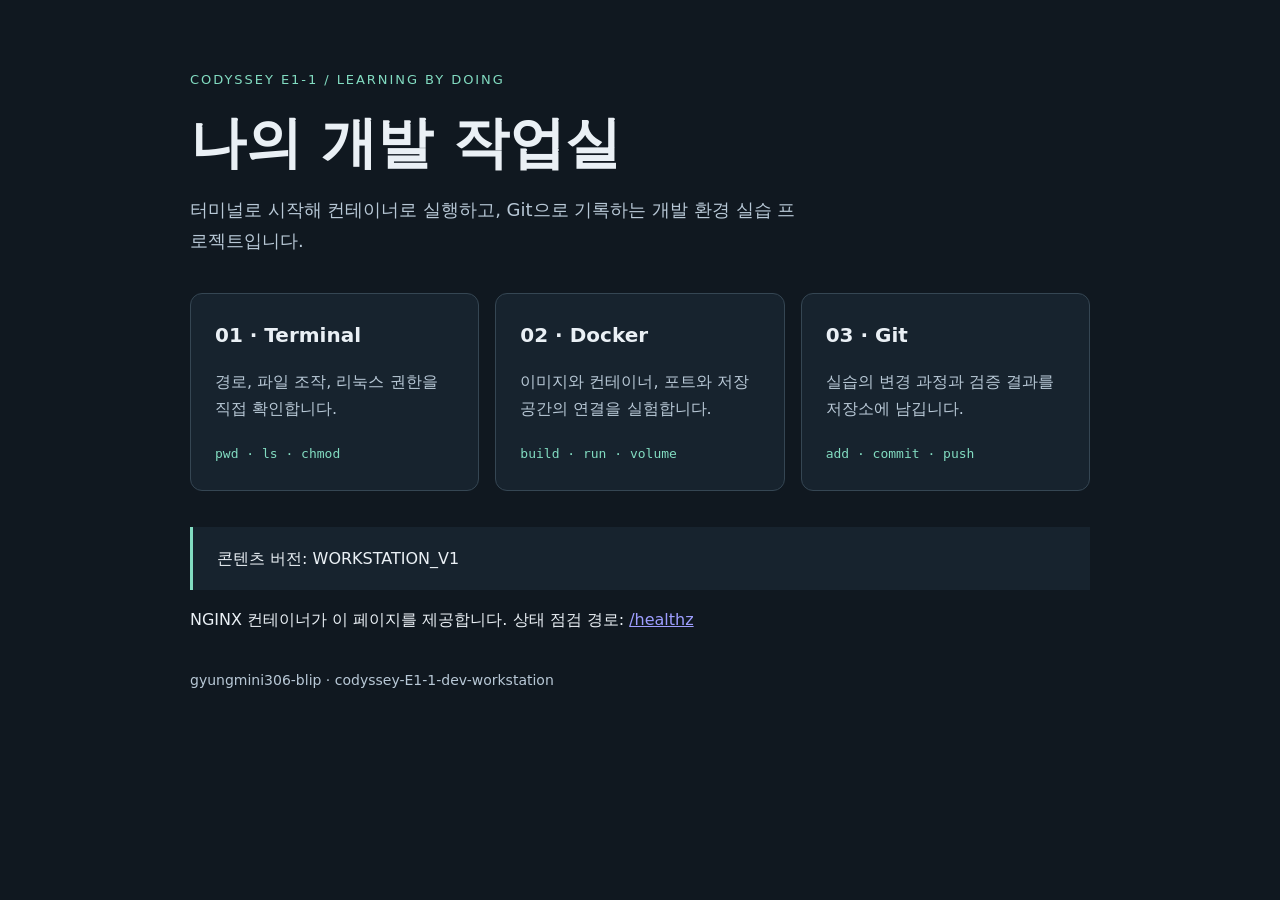
==== app/index.html @ 6d45f618 "Connect E1-1 lab to selected blip account and repository" ====
<!doctype html>
<html lang="ko">
<head>
  <meta charset="utf-8">
  <meta name="viewport" content="width=device-width, initial-scale=1">
  <title>Codyssey E1-1 · Dev Workstation Lab</title>
  <style>
    :root { color-scheme: dark; font-family: system-ui, sans-serif; background: #101820; color: #eaf0f5; }
    body { max-width: 900px; margin: auto; padding: 56px 24px; line-height: 1.7; }
    .eyebrow { color: #82dcc1; letter-spacing: .15em; font-size: 13px; }
    h1 { font-size: clamp(32px, 6vw, 56px); line-height: 1.15; margin: 20px 0; }
    .intro { max-width: 620px; color: #b8c8d6; font-size: 18px; }
    .grid { display: grid; grid-template-columns: repeat(auto-fit, minmax(220px, 1fr)); gap: 16px; margin: 36px 0; }
    article { padding: 24px; border: 1px solid #354653; border-radius: 12px; background: #17232e; }
    article h2 { margin-top: 0; font-size: 20px; }
    article p, footer { color: #b8c8d6; }
    code { color: #82dcc1; }
    .marker { padding: 18px 24px; border-left: 3px solid #82dcc1; background: #17232e; }
    footer { margin-top: 36px; font-size: 14px; }
  </style>
</head>
<body>
  <header>
    <p class="eyebrow">CODYSSEY E1-1 / LEARNING BY DOING</p>
    <h1>나의 개발 작업실</h1>
    <p class="intro">터미널로 시작해 컨테이너로 실행하고, Git으로 기록하는 개발 환경 실습 프로젝트입니다.</p>
  </header>
  <main>
    <section class="grid" aria-label="실습 주제">
      <article><h2>01 · Terminal</h2><p>경로, 파일 조작, 리눅스 권한을 직접 확인합니다.</p><code>pwd · ls · chmod</code></article>
      <article><h2>02 · Docker</h2><p>이미지와 컨테이너, 포트와 저장 공간의 연결을 실험합니다.</p><code>build · run · volume</code></article>
      <article><h2>03 · Git</h2><p>실습의 변경 과정과 검증 결과를 저장소에 남깁니다.</p><code>add · commit · push</code></article>
    </section>
    <p class="marker" id="mount-marker">콘텐츠 버전: WORKSTATION_V1</p>
    <p>NGINX 컨테이너가 이 페이지를 제공합니다. 상태 점검 경로: <a href="/healthz">/healthz</a></p>
  </main>
  <footer>gyungmini306-blip · codyssey-E1-1-dev-workstation</footer>
</body>
</html>
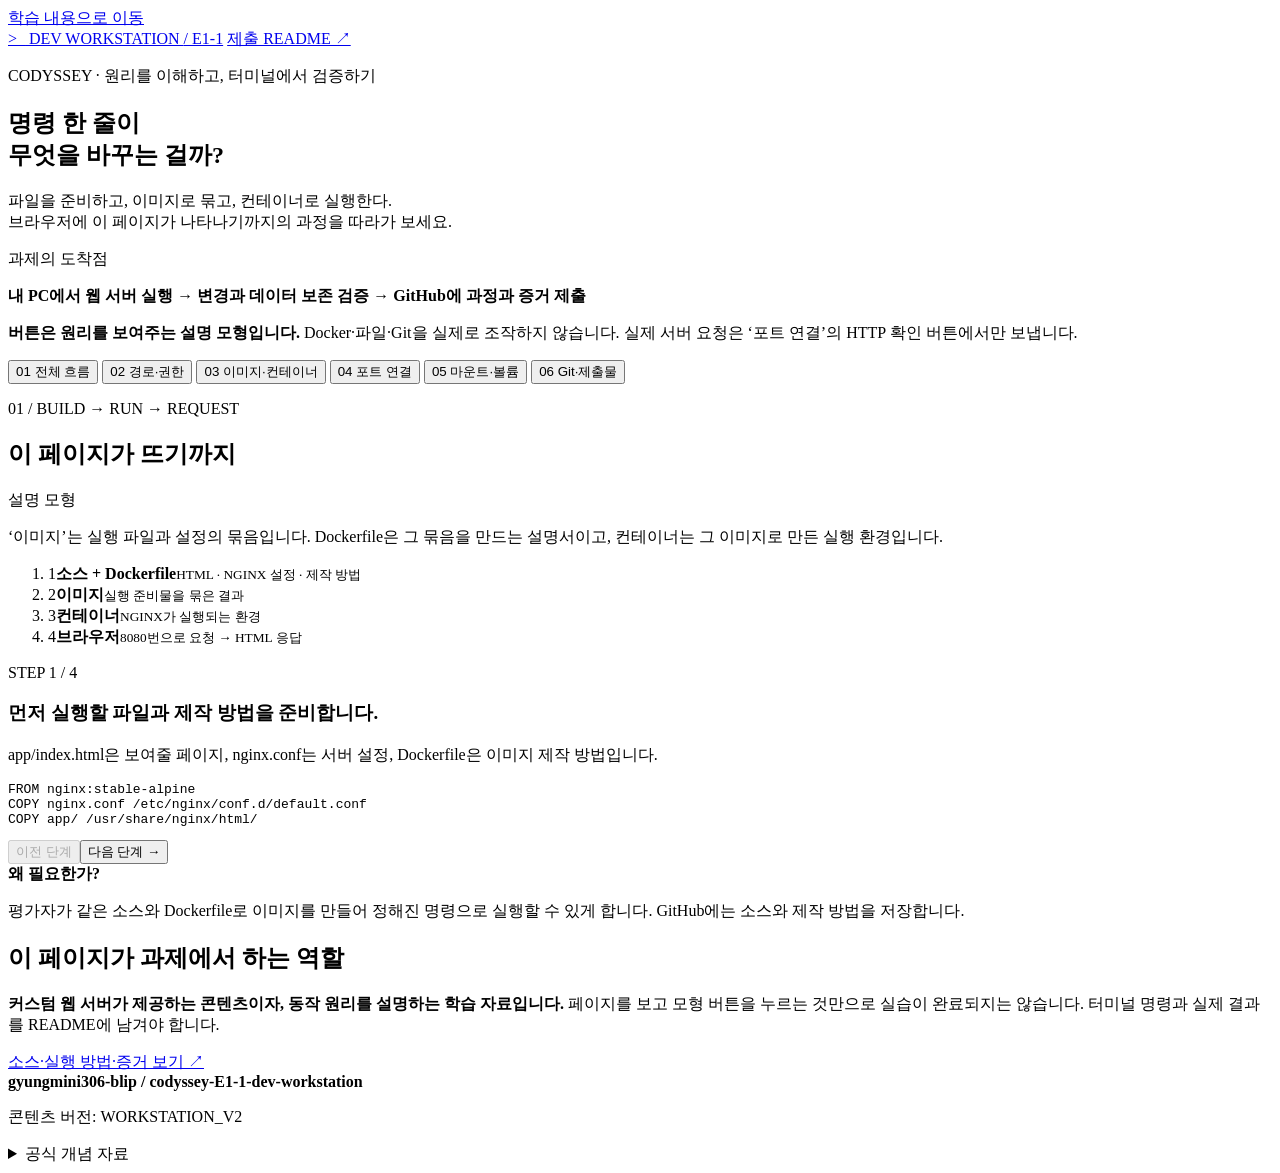
==== commit dbaeb58d: "Explain E1-1 principles with interactive learning page and verified V2 container" ====
--- a/app/index.html
+++ b/app/index.html
@@ -3,37 +3,125 @@
 <head>
   <meta charset="utf-8">
   <meta name="viewport" content="width=device-width, initial-scale=1">
-  <title>Codyssey E1-1 · Dev Workstation Lab</title>
-  <style>
-    :root { color-scheme: dark; font-family: system-ui, sans-serif; background: #101820; color: #eaf0f5; }
-    body { max-width: 900px; margin: auto; padding: 56px 24px; line-height: 1.7; }
-    .eyebrow { color: #82dcc1; letter-spacing: .15em; font-size: 13px; }
-    h1 { font-size: clamp(32px, 6vw, 56px); line-height: 1.15; margin: 20px 0; }
-    .intro { max-width: 620px; color: #b8c8d6; font-size: 18px; }
-    .grid { display: grid; grid-template-columns: repeat(auto-fit, minmax(220px, 1fr)); gap: 16px; margin: 36px 0; }
-    article { padding: 24px; border: 1px solid #354653; border-radius: 12px; background: #17232e; }
-    article h2 { margin-top: 0; font-size: 20px; }
-    article p, footer { color: #b8c8d6; }
-    code { color: #82dcc1; }
-    .marker { padding: 18px 24px; border-left: 3px solid #82dcc1; background: #17232e; }
-    footer { margin-top: 36px; font-size: 14px; }
-  </style>
+  <meta name="description" content="Codyssey E1-1: 경로와 권한, Docker 이미지와 컨테이너, 포트, 마운트와 볼륨, Git의 동작 원리를 살펴보는 학습 페이지.">
+  <title>E1-1 · 개발 작업실의 동작 원리</title>
+  <link rel="stylesheet" href="/styles.css">
+  <script src="/app.js" defer></script>
 </head>
 <body>
-  <header>
-    <p class="eyebrow">CODYSSEY E1-1 / LEARNING BY DOING</p>
-    <h1>나의 개발 작업실</h1>
-    <p class="intro">터미널로 시작해 컨테이너로 실행하고, Git으로 기록하는 개발 환경 실습 프로젝트입니다.</p>
+  <a class="skip" href="#lesson-content">학습 내용으로 이동</a>
+  <header class="masthead wrap">
+    <a class="brand" href="/" aria-label="E1-1 학습 페이지 처음으로"><span class="brand-mark" aria-hidden="true">&gt;_</span> DEV WORKSTATION <span class="muted">/ E1-1</span></a>
+    <a class="text-link" href="https://github.com/gyungmini306-blip/codyssey-E1-1-dev-workstation#readme" target="_blank" rel="noopener">제출 README ↗</a>
   </header>
-  <main>
-    <section class="grid" aria-label="실습 주제">
-      <article><h2>01 · Terminal</h2><p>경로, 파일 조작, 리눅스 권한을 직접 확인합니다.</p><code>pwd · ls · chmod</code></article>
-      <article><h2>02 · Docker</h2><p>이미지와 컨테이너, 포트와 저장 공간의 연결을 실험합니다.</p><code>build · run · volume</code></article>
-      <article><h2>03 · Git</h2><p>실습의 변경 과정과 검증 결과를 저장소에 남깁니다.</p><code>add · commit · push</code></article>
+  <main class="wrap">
+    <section class="hero" aria-labelledby="page-title">
+      <p class="eyebrow">CODYSSEY · 원리를 이해하고, 터미널에서 검증하기</p>
+      <h1 id="page-title">명령 한 줄이<br><span>무엇을 바꾸는 걸까?</span></h1>
+      <p class="lead">파일을 준비하고, 이미지로 묶고, 컨테이너로 실행한다.<br>브라우저에 이 페이지가 나타나기까지의 과정을 따라가 보세요.</p>
+      <div class="goal"><span class="small-label">과제의 도착점</span><p><strong>내 PC에서 웹 서버 실행 → 변경과 데이터 보존 검증 → GitHub에 과정과 증거 제출</strong></p></div>
     </section>
-    <p class="marker" id="mount-marker">콘텐츠 버전: WORKSTATION_V1</p>
-    <p>NGINX 컨테이너가 이 페이지를 제공합니다. 상태 점검 경로: <a href="/healthz">/healthz</a></p>
+    <div class="model-notice"><span class="notice-dot" aria-hidden="true"></span><p><strong>버튼은 원리를 보여주는 설명 모형입니다.</strong> Docker·파일·Git을 실제로 조작하지 않습니다. 실제 서버 요청은 ‘포트 연결’의 HTTP 확인 버튼에서만 보냅니다.</p></div>
+    <nav class="lesson-nav" aria-label="배울 원리">
+      <button type="button" data-topic="flow" aria-pressed="true">01 <span>전체 흐름</span></button>
+      <button type="button" data-topic="terminal" aria-pressed="false">02 <span>경로·권한</span></button>
+      <button type="button" data-topic="container" aria-pressed="false">03 <span>이미지·컨테이너</span></button>
+      <button type="button" data-topic="ports" aria-pressed="false">04 <span>포트 연결</span></button>
+      <button type="button" data-topic="storage" aria-pressed="false">05 <span>마운트·볼륨</span></button>
+      <button type="button" data-topic="git" aria-pressed="false">06 <span>Git·제출물</span></button>
+    </nav>
+    <div id="lesson-content">
+      <section class="lesson" id="panel-flow" aria-labelledby="flow-title">
+        <div class="section-heading"><div><p class="eyebrow">01 / BUILD → RUN → REQUEST</p><h2 id="flow-title">이 페이지가 뜨기까지</h2></div><span class="tag">설명 모형</span></div>
+        <p class="section-intro">‘이미지’는 실행 파일과 설정의 묶음입니다. Dockerfile은 그 묶음을 만드는 설명서이고, 컨테이너는 그 이미지로 만든 실행 환경입니다.</p>
+        <ol class="flow" aria-label="웹 서버 실행 순서">
+          <li data-flow="0"><span class="node-number">1</span><strong>소스 + Dockerfile</strong><small>HTML · NGINX 설정 · 제작 방법</small></li>
+          <li data-flow="1"><span class="node-number">2</span><strong>이미지</strong><small>실행 준비물을 묶은 결과</small></li>
+          <li data-flow="2"><span class="node-number">3</span><strong>컨테이너</strong><small>NGINX가 실행되는 환경</small></li>
+          <li data-flow="3"><span class="node-number">4</span><strong>브라우저</strong><small>8080번으로 요청 → HTML 응답</small></li>
+        </ol>
+        <div class="explanation" aria-live="polite"><span id="flow-count" class="small-label">STEP 1 / 4</span><h3 id="flow-step-title">먼저 실행할 파일과 제작 방법을 준비합니다.</h3><p id="flow-description">app/index.html은 보여줄 페이지, nginx.conf는 서버 설정, Dockerfile은 이미지 제작 방법입니다.</p><pre><code id="flow-command">FROM nginx:stable-alpine
+COPY nginx.conf /etc/nginx/conf.d/default.conf
+COPY app/ /usr/share/nginx/html/</code></pre></div>
+        <div class="controls"><button type="button" id="flow-prev" disabled>이전 단계</button><button type="button" class="primary" id="flow-next">다음 단계 →</button></div>
+        <div class="takeaway"><strong>왜 필요한가?</strong><p>평가자가 같은 소스와 Dockerfile로 이미지를 만들어 정해진 명령으로 실행할 수 있게 합니다. GitHub에는 소스와 제작 방법을 저장합니다.</p></div>
+      </section>
+      <section class="lesson" id="panel-terminal" aria-labelledby="terminal-title" hidden>
+        <div class="section-heading"><div><p class="eyebrow">02 / FILESYSTEM</p><h2 id="terminal-title">어디에 있고, 누가 사용할 수 있을까?</h2></div><span class="tag">설명 모형</span></div>
+        <h3>현재 위치를 바꾸면 상대 경로도 달라집니다.</h3>
+        <div class="controls"><button type="button" id="path-root" aria-pressed="true">현재 위치: /</button><button type="button" id="path-lab" aria-pressed="false">현재 위치: /root/e1-1</button></div>
+        <div class="path-grid" aria-live="polite"><article><span class="small-label">절대 경로 · 항상 같은 위치</span><code>/etc/os-release</code><p>찾는 위치: <strong>/etc/os-release</strong></p></article><article><span class="small-label">상대 경로 · 현재 위치 기준</span><code>etc/os-release</code><p>찾는 위치: <strong id="relative-result">/etc/os-release</strong></p></article></div>
+        <p class="hint">아까 pwd가 /인 상태에서 cat etc/os-release가 성공한 이유입니다. 다른 위치에서 해당 상대 경로의 파일이 존재하는지는 따로 확인해야 합니다.</p>
+        <div class="divider"></div><div class="subheading"><h3>권한을 더하면 644와 755가 됩니다.</h3><div class="controls compact"><button type="button" id="preset-file">파일 644</button><button type="button" id="preset-dir">디렉토리 755</button></div></div>
+        <p>각 묶음에서 <code>읽기 r = 4</code>, <code>쓰기 w = 2</code>, <code>실행 x = 1</code>을 더합니다. 체크를 바꿔 보세요.</p>
+        <div class="permission-grid">
+          <fieldset><legend>소유자</legend><label><input type="checkbox" data-owner="0" value="4" checked> 읽기 r · 4</label><label><input type="checkbox" data-owner="0" value="2" checked> 쓰기 w · 2</label><label><input type="checkbox" data-owner="0" value="1"> 실행 x · 1</label></fieldset>
+          <fieldset><legend>그룹</legend><label><input type="checkbox" data-owner="1" value="4" checked> 읽기 r · 4</label><label><input type="checkbox" data-owner="1" value="2"> 쓰기 w · 2</label><label><input type="checkbox" data-owner="1" value="1"> 실행 x · 1</label></fieldset>
+          <fieldset><legend>기타 사용자</legend><label><input type="checkbox" data-owner="2" value="4" checked> 읽기 r · 4</label><label><input type="checkbox" data-owner="2" value="2"> 쓰기 w · 2</label><label><input type="checkbox" data-owner="2" value="1"> 실행 x · 1</label></fieldset>
+        </div>
+        <div class="permission-result" aria-live="polite"><strong id="permission-octal">644</strong><code id="permission-symbolic">rw-r--r--</code><code id="permission-command">chmod 644 memo.txt</code></div>
+        <p class="hint">파일의 x는 프로그램 실행, 디렉토리의 x는 진입·경로 탐색 권한입니다. root는 많은 접근 검사를 우회할 수 있으므로 ‘권한이 바뀜’과 ‘접근이 거절됨’은 구분해서 관찰합니다.</p>
+        <details><summary>직접 할 실습과 제출 증거</summary><p>Ubuntu 컨테이너에서 파일과 디렉토리를 각각 만들고 권한 변경 전후 출력을 남깁니다. 아래는 실행 예시이며 완료 로그가 아닙니다.</p><pre><code>mkdir -p /root/e1-1/practice
+cd /root/e1-1/practice
+touch memo.txt
+chmod 600 memo.txt
+chmod 700 .
+ls -ld . memo.txt
+chmod 644 memo.txt
+chmod 755 .
+ls -ld . memo.txt</code></pre><p>추가로 생성·복사·이동·삭제·내용 확인·숨김 파일 조회를 실제로 수행하고 명령과 출력을 기록합니다.</p></details>
+      </section>
+      <section class="lesson" id="panel-container" aria-labelledby="container-title" hidden>
+        <div class="section-heading"><div><p class="eyebrow">03 / LIFECYCLE</p><h2 id="container-title">종료와 삭제는 다릅니다.</h2></div><span class="tag">설명 모형</span></div>
+        <p class="section-intro">빌드 → 실행 → 중지 → 삭제를 눌러 보세요. 컨테이너를 삭제해도 이미지가 남는지 관찰합니다.</p>
+        <div class="lifecycle-grid"><article class="state-box"><span class="small-label">실행 준비물</span><h3>이미지</h3><p id="image-state">아직 만들지 않음</p><code>codyssey-workstation:2.0</code></article><div class="connector" aria-hidden="true">→</div><article class="state-box"><span class="small-label">실행 인스턴스</span><h3>컨테이너</h3><p id="container-state">아직 생성하지 않음</p><code>모형 속 web</code></article></div>
+        <div class="controls"><button type="button" id="life-build" class="primary">이미지 빌드</button><button type="button" id="life-run">새 컨테이너 실행</button><button type="button" id="life-stop">중지</button><button type="button" id="life-start">다시 시작</button><button type="button" id="life-remove">컨테이너 삭제</button></div>
+        <div class="explanation" aria-live="polite"><p id="life-message">이미지 빌드부터 시작하세요. 실제 Docker 리소스는 변경되지 않습니다.</p><pre><code id="life-command">docker build -t codyssey-workstation:2.0 .</code></pre></div>
+        <div class="takeaway"><strong>hello-world가 바로 종료된 이유</strong><p>컨테이너의 주 프로세스가 끝나면 컨테이너도 종료됩니다. hello-world는 출력 후 종료해 docker ps -a에 Exited (0)로 남았습니다. NGINX는 요청을 기다리며 계속 실행됩니다.</p></div>
+        <details><summary>attach / exec / exit는 어떻게 다를까?</summary><ul><li><code>docker attach</code>: 기존 주 프로세스 입출력에 연결합니다. 그 주 프로세스인 Bash에서 exit하면 해당 컨테이너도 종료됩니다.</li><li><code>docker exec -it 이름 bash</code>: 실행 중인 컨테이너 안에 새 Bash 프로세스를 만듭니다. 이 추가 Bash에서 exit해도 주 프로세스가 계속 실행 중이면 컨테이너는 유지됩니다.</li><li>대화형 컨테이너에서 Ctrl+P, Ctrl+Q로 연결을 분리하면 컨테이너를 실행 상태로 둘 수 있습니다. Ctrl+C는 분리 명령이 아니며 연결된 프로세스에 영향을 줄 수 있습니다.</li></ul><p>이 차이를 실제 컨테이너 상태와 함께 관찰한 로그가 필요합니다.</p></details>
+      </section>
+      <section class="lesson" id="panel-ports" aria-labelledby="ports-title" hidden>
+        <div class="section-heading"><div><p class="eyebrow">04 / REQUEST & RESPONSE</p><h2 id="ports-title">내 PC의 8080과 서버의 80을 연결합니다.</h2></div><span class="tag">연결 설명 모형</span></div>
+        <p class="section-intro">브라우저와 컨테이너는 서로 다른 네트워크 공간을 사용합니다. 이 웹 서버의 NGINX는 컨테이너 안 <strong>80번</strong>에서 요청을 받습니다.</p>
+        <div class="port-options"><label>PC에서 접속할 포트<select id="host-port"><option>8080</option><option>8081</option></select></label><label>연결할 컨테이너 포트<select id="target-port"><option>80</option><option>8080</option></select></label><label class="check-inline"><input type="checkbox" id="publish-port" checked> 포트 연결 사용</label></div>
+        <div class="network-diagram"><article><span class="small-label">내 PC · 브라우저</span><strong id="browser-address">localhost:8080</strong><small>이 주소로 요청</small></article><span class="connector" aria-hidden="true">→</span><article id="port-bridge"><span class="small-label">Docker 포트 매핑</span><strong id="port-mapping">8080 → 80</strong><small>요청을 컨테이너로 전달</small></article><span class="connector" aria-hidden="true">→</span><article><span class="small-label">컨테이너 · NGINX</span><strong>80번에서 대기</strong><small>HTML로 응답</small></article></div>
+        <div class="explanation" aria-live="polite"><p id="port-result">모형의 예상: 서버의 80번에 연결되므로 요청이 도달할 수 있습니다.</p><pre><code id="port-command">docker run -d -p 127.0.0.1:8080:80 codyssey-workstation:2.0</code></pre></div>
+        <p class="hint">위 선택은 설명용이며 실제 포트를 변경하지 않습니다. EXPOSE 80은 포트 정보를 문서화하며, 실제 호스트 연결은 -p로 설정합니다. 실제 접속에는 서버 실행과 호스트 포트 사용 가능 여부도 영향을 줍니다.</p>
+        <div class="live-check"><div><span class="tag real">실제 HTTP 요청</span><h3>지금 이 페이지의 서버가 응답하나요?</h3><p><code id="live-address">/healthz</code>에 GET 요청을 보냅니다. 위 모형의 선택과 별개입니다.</p></div><button type="button" class="primary" id="check-server">현재 서버 응답 확인</button><output id="server-result" aria-live="polite">아직 확인하지 않았습니다.</output></div>
+        <details><summary>직접 할 실습과 제출 증거</summary><p>포트 지정 실행 명령, curl 응답, 주소창의 포트와 페이지가 함께 보이는 브라우저 캡처를 남깁니다.</p><pre><code>docker ps --filter name=codyssey-web
+curl.exe -i http://localhost:8080/
+docker logs codyssey-web
+docker stats --no-stream codyssey-web</code></pre></details>
+      </section>
+      <section class="lesson" id="panel-storage" aria-labelledby="storage-title" hidden>
+        <div class="section-heading"><div><p class="eyebrow">05 / STORAGE</p><h2 id="storage-title">파일 변경과 데이터 보존은 어떻게 다를까?</h2></div><span class="tag">설명 모형</span></div>
+        <h3>① 호스트 파일을 수정하면 페이지도 바뀔까?</h3><p>COPY는 <strong>빌드할 때</strong> 파일을 이미지에 담습니다. 바인드 마운트는 지정한 호스트 폴더를 컨테이너에 연결합니다.</p>
+        <div class="controls"><button type="button" id="mode-copy" aria-pressed="true">COPY 방식</button><button type="button" id="mode-bind" aria-pressed="false">바인드 마운트 방식</button></div>
+        <div class="mount-grid"><label class="edit-box"><span class="small-label">호스트의 페이지 문구 · 수정해 보세요</span><input id="host-text" value="안녕, E1-1!" maxlength="64" autocomplete="off"><small>모형 속 호스트 파일</small></label><span class="connector" aria-hidden="true">→</span><article class="state-box"><span class="small-label">모형 속 브라우저 · 새 요청 시 내용</span><strong id="rendered-text">안녕, E1-1!</strong><small id="mount-explanation">이미지에 복사해 둔 내용</small></article></div>
+        <div class="controls"><button type="button" id="copy-rebuild">수정본으로 재빌드·재생성 (모형)</button></div>
+        <pre><code id="mount-command">COPY app/ /usr/share/nginx/html/</code></pre>
+        <p class="hint">이 편집 칸은 실제 HTML 파일을 바꾸지 않습니다. 실제 바인드 마운트에서는 호스트 파일을 수정하고 브라우저를 새로고침해 확인합니다. 마운트한 경로의 기존 파일은 연결한 호스트 파일에 가려집니다.</p>
+        <div class="divider"></div><h3>② 컨테이너를 삭제해도 데이터가 남을까?</h3><p>같은 내용을 컨테이너 내부와 이름 있는 볼륨에 각각 쓴 뒤 컨테이너 삭제·재생성을 비교해 보세요.</p>
+        <div class="volume-grid"><article class="state-box"><span class="small-label">컨테이너의 쓰기 가능한 층</span><h4>컨테이너 내부 파일</h4><strong id="ephemeral-data">비어 있음</strong><small id="volume-container-state">컨테이너 존재</small></article><article class="state-box"><span class="small-label">Docker가 별도로 관리</span><h4>이름 있는 볼륨 /data</h4><strong id="persistent-data">비어 있음</strong><small>컨테이너와 별도 수명</small></article></div>
+        <div class="controls"><button type="button" id="volume-write" class="primary">양쪽에 데이터 쓰기</button><button type="button" id="volume-delete">컨테이너 삭제 (모형)</button><button type="button" id="volume-recreate">같은 볼륨으로 새 컨테이너 생성</button></div>
+        <p class="status-line" id="volume-result" aria-live="polite">먼저 양쪽에 데이터를 써 보세요. 실제 컨테이너나 볼륨은 삭제하지 않습니다.</p>
+        <details><summary>직접 할 실습과 제출 증거</summary><p>바인드 마운트는 실행 명령과 호스트 변경 전후 응답을, 볼륨은 생성·연결·데이터 작성·컨테이너 삭제·재연결 후 동일 데이터를 기록합니다. 이 모형은 실제 검증 로그를 대신하지 않습니다.</p><pre><code># 개념 예시: 먼저 볼륨 생성, 컨테이너에 연결
+docker volume create e1-1-data
+docker run -d --name e1-1-volume --mount type=volume,src=e1-1-data,dst=/data ubuntu:24.04 sleep infinity</code></pre></details>
+      </section>
+      <section class="lesson" id="panel-git" aria-labelledby="git-title" hidden>
+        <div class="section-heading"><div><p class="eyebrow">06 / RECORD & SHARE</p><h2 id="git-title">내 PC의 기록을 GitHub로 보냅니다.</h2></div><span class="tag">설명 모형</span></div>
+        <p class="section-intro">Git은 로컬 변경 이력을 관리하고, GitHub는 원격 저장소를 제공합니다. commit까지는 내 PC의 기록이며 push해야 원격으로 전달됩니다.</p>
+        <ol class="flow" aria-label="Git 기록 순서"><li id="git-work"><span class="node-number">1</span><strong>작업 파일</strong><small>HTML · Dockerfile · README</small></li><li id="git-stage"><span class="node-number">2</span><strong>스테이징</strong><small>이번에 기록할 변경 선택</small></li><li id="git-commit"><span class="node-number">3</span><strong>로컬 커밋</strong><small>내 PC에 변경 이력 저장</small></li><li id="git-remote"><span class="node-number">4</span><strong>GitHub</strong><small>원격 저장소에 전달</small></li></ol>
+        <div class="controls"><button type="button" id="git-edit">파일 수정 (모형)</button><button type="button" id="git-add">git add</button><button type="button" id="git-save">git commit</button><button type="button" id="git-push">git push</button></div>
+        <p class="status-line" id="git-result" aria-live="polite">파일 수정부터 시작하세요. 실제 Git 저장소는 변경되지 않습니다.</p>
+        <div class="takeaway"><strong>제출은 저장소 링크 하나</strong><p>HTML·Dockerfile·설정은 실행할 재료이고, README는 프로젝트 개요·환경·명령과 출력·검증 증거·트러블슈팅 2건 이상을 안내합니다. 로그인·VS Code 연동 증거와 개인정보 마스킹도 필요합니다.</p></div>
+        <div class="submission-grid"><article><h3>현재 실제 기록이 있는 항목</h3><ul class="evidence-list"><li><a href="https://github.com/gyungmini306-blip/codyssey-E1-1-dev-workstation/blob/main/docs/evidence/05-hello-world.md" target="_blank" rel="noopener">hello-world 실행과 정상 종료 ↗</a></li><li><a href="https://github.com/gyungmini306-blip/codyssey-E1-1-dev-workstation/blob/main/docs/evidence/06-ubuntu-terminal.md" target="_blank" rel="noopener">Ubuntu 진입·경로·운영체제 확인 ↗</a></li><li><a href="https://github.com/gyungmini306-blip/codyssey-E1-1-dev-workstation/blob/main/docs/evidence/07-web-server.md" target="_blank" rel="noopener">웹 빌드·실행·포트·로그·자원 확인 ↗</a></li><li><a href="https://github.com/gyungmini306-blip/codyssey-E1-1-dev-workstation/blob/main/docs/evidence/04-repository.md" target="_blank" rel="noopener">GitHub 업로드와 커밋 비교 ↗</a></li></ul></article><article><h3>이어서 실제 검증할 항목</h3><ul><li>파일 조작 전체와 파일·디렉토리 권한 변경</li><li>컨테이너 중지와 attach/exec 차이</li><li>주소창을 포함한 브라우저 캡처</li><li>바인드 마운트 변경 반영</li><li>컨테이너 삭제 전후 볼륨 데이터 유지</li><li>VS Code의 GitHub 연동 증거</li></ul></article></div>
+        <p class="hint">2026-11-02 실습 기록 기준이며 자동 수집된 진행률이 아닙니다. 실제 완료 상태와 증거는 최신 <a href="https://github.com/gyungmini306-blip/codyssey-E1-1-dev-workstation#readme" target="_blank" rel="noopener">README</a>에서 확인합니다.</p>
+      </section>
+    </div>
+    <section class="assignment-note" aria-labelledby="assignment-title"><h2 id="assignment-title">이 페이지가 과제에서 하는 역할</h2><p><strong>커스텀 웹 서버가 제공하는 콘텐츠이자, 동작 원리를 설명하는 학습 자료입니다.</strong> 페이지를 보고 모형 버튼을 누르는 것만으로 실습이 완료되지는 않습니다. 터미널 명령과 실제 결과를 README에 남겨야 합니다.</p><a class="text-link" href="https://github.com/gyungmini306-blip/codyssey-E1-1-dev-workstation#readme" target="_blank" rel="noopener">소스·실행 방법·증거 보기 ↗</a></section>
+    <footer><div><strong>gyungmini306-blip / codyssey-E1-1-dev-workstation</strong><p id="mount-marker">콘텐츠 버전: WORKSTATION_V2</p></div><details class="sources"><summary>공식 개념 자료</summary><ul><li><a href="https://docs.docker.com/get-started/docker-concepts/the-basics/what-is-an-image/" target="_blank" rel="noopener">Docker 이미지</a></li><li><a href="https://docs.docker.com/get-started/docker-concepts/running-containers/publishing-ports/" target="_blank" rel="noopener">포트 게시</a></li><li><a href="https://docs.docker.com/engine/storage/bind-mounts/" target="_blank" rel="noopener">바인드 마운트</a> · <a href="https://docs.docker.com/engine/storage/volumes/" target="_blank" rel="noopener">볼륨</a></li><li><a href="https://git-scm.com/book/en/v2/Git-Basics-Recording-Changes-to-the-Repository" target="_blank" rel="noopener">Git 변경 기록</a></li></ul></details></footer>
   </main>
-  <footer>gyungmini306-blip · codyssey-E1-1-dev-workstation</footer>
 </body>
 </html>
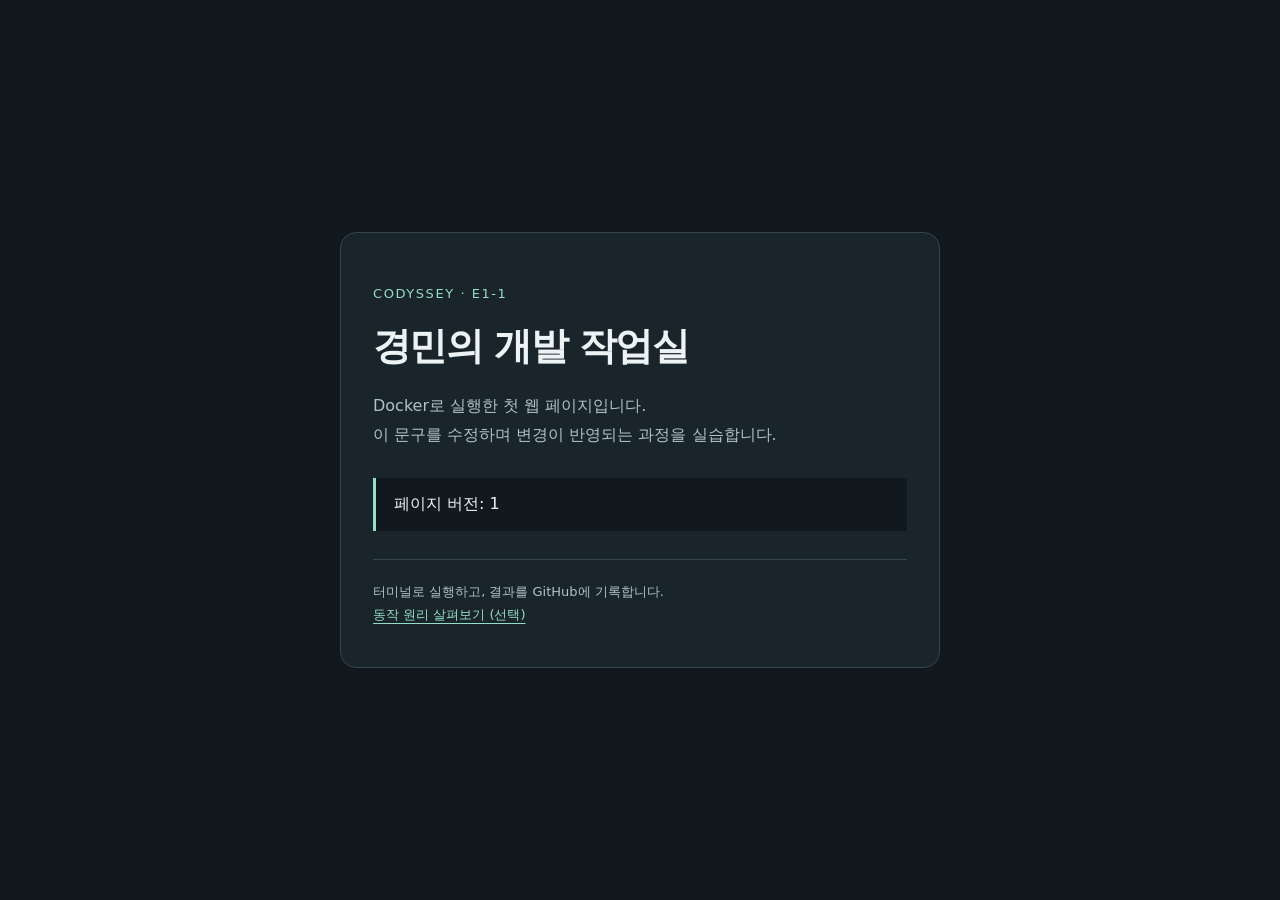
==== commit 9b93ccdc: "Simplify practice homepage and retain principles as optional reference" ====
--- a/app/index.html
+++ b/app/index.html
@@ -3,125 +3,32 @@
 <head>
   <meta charset="utf-8">
   <meta name="viewport" content="width=device-width, initial-scale=1">
-  <meta name="description" content="Codyssey E1-1: 경로와 권한, Docker 이미지와 컨테이너, 포트, 마운트와 볼륨, Git의 동작 원리를 살펴보는 학습 페이지.">
-  <title>E1-1 · 개발 작업실의 동작 원리</title>
-  <link rel="stylesheet" href="/styles.css">
-  <script src="/app.js" defer></script>
+  <title>경민의 개발 작업실 · E1-1</title>
+  <style>
+    :root { color-scheme: dark; font-family: system-ui, sans-serif; background: #11191e; color: #edf3f5; }
+    * { box-sizing: border-box; }
+    body { margin: 0; min-height: 100vh; display: grid; place-items: center; padding: 24px; }
+    main { width: min(100%, 600px); padding: 40px 32px; border: 1px solid #354650; border-radius: 16px; background: #19242b; }
+    .label { color: #94dec2; font-size: 13px; letter-spacing: .12em; }
+    h1 { font-size: clamp(28px, 5vw, 38px); line-height: 1.35; letter-spacing: -.04em; margin: 20px 0; }
+    .intro { color: #b0c1c9; line-height: 1.8; }
+    .version { margin: 28px 0; padding: 16px 18px; border-left: 3px solid #94dec2; background: #11191e; }
+    footer { border-top: 1px solid #354650; padding-top: 20px; font-size: 13px; line-height: 1.8; color: #b0c1c9; }
+    a { color: #94dec2; text-underline-offset: 4px; }
+    a:focus-visible { outline: 3px solid #94dec2; outline-offset: 5px; }
+    @media (max-width: 420px) { main { padding: 30px 22px; } }
+  </style>
 </head>
 <body>
-  <a class="skip" href="#lesson-content">학습 내용으로 이동</a>
-  <header class="masthead wrap">
-    <a class="brand" href="/" aria-label="E1-1 학습 페이지 처음으로"><span class="brand-mark" aria-hidden="true">&gt;_</span> DEV WORKSTATION <span class="muted">/ E1-1</span></a>
-    <a class="text-link" href="https://github.com/gyungmini306-blip/codyssey-E1-1-dev-workstation#readme" target="_blank" rel="noopener">제출 README ↗</a>
-  </header>
-  <main class="wrap">
-    <section class="hero" aria-labelledby="page-title">
-      <p class="eyebrow">CODYSSEY · 원리를 이해하고, 터미널에서 검증하기</p>
-      <h1 id="page-title">명령 한 줄이<br><span>무엇을 바꾸는 걸까?</span></h1>
-      <p class="lead">파일을 준비하고, 이미지로 묶고, 컨테이너로 실행한다.<br>브라우저에 이 페이지가 나타나기까지의 과정을 따라가 보세요.</p>
-      <div class="goal"><span class="small-label">과제의 도착점</span><p><strong>내 PC에서 웹 서버 실행 → 변경과 데이터 보존 검증 → GitHub에 과정과 증거 제출</strong></p></div>
-    </section>
-    <div class="model-notice"><span class="notice-dot" aria-hidden="true"></span><p><strong>버튼은 원리를 보여주는 설명 모형입니다.</strong> Docker·파일·Git을 실제로 조작하지 않습니다. 실제 서버 요청은 ‘포트 연결’의 HTTP 확인 버튼에서만 보냅니다.</p></div>
-    <nav class="lesson-nav" aria-label="배울 원리">
-      <button type="button" data-topic="flow" aria-pressed="true">01 <span>전체 흐름</span></button>
-      <button type="button" data-topic="terminal" aria-pressed="false">02 <span>경로·권한</span></button>
-      <button type="button" data-topic="container" aria-pressed="false">03 <span>이미지·컨테이너</span></button>
-      <button type="button" data-topic="ports" aria-pressed="false">04 <span>포트 연결</span></button>
-      <button type="button" data-topic="storage" aria-pressed="false">05 <span>마운트·볼륨</span></button>
-      <button type="button" data-topic="git" aria-pressed="false">06 <span>Git·제출물</span></button>
-    </nav>
-    <div id="lesson-content">
-      <section class="lesson" id="panel-flow" aria-labelledby="flow-title">
-        <div class="section-heading"><div><p class="eyebrow">01 / BUILD → RUN → REQUEST</p><h2 id="flow-title">이 페이지가 뜨기까지</h2></div><span class="tag">설명 모형</span></div>
-        <p class="section-intro">‘이미지’는 실행 파일과 설정의 묶음입니다. Dockerfile은 그 묶음을 만드는 설명서이고, 컨테이너는 그 이미지로 만든 실행 환경입니다.</p>
-        <ol class="flow" aria-label="웹 서버 실행 순서">
-          <li data-flow="0"><span class="node-number">1</span><strong>소스 + Dockerfile</strong><small>HTML · NGINX 설정 · 제작 방법</small></li>
-          <li data-flow="1"><span class="node-number">2</span><strong>이미지</strong><small>실행 준비물을 묶은 결과</small></li>
-          <li data-flow="2"><span class="node-number">3</span><strong>컨테이너</strong><small>NGINX가 실행되는 환경</small></li>
-          <li data-flow="3"><span class="node-number">4</span><strong>브라우저</strong><small>8080번으로 요청 → HTML 응답</small></li>
-        </ol>
-        <div class="explanation" aria-live="polite"><span id="flow-count" class="small-label">STEP 1 / 4</span><h3 id="flow-step-title">먼저 실행할 파일과 제작 방법을 준비합니다.</h3><p id="flow-description">app/index.html은 보여줄 페이지, nginx.conf는 서버 설정, Dockerfile은 이미지 제작 방법입니다.</p><pre><code id="flow-command">FROM nginx:stable-alpine
-COPY nginx.conf /etc/nginx/conf.d/default.conf
-COPY app/ /usr/share/nginx/html/</code></pre></div>
-        <div class="controls"><button type="button" id="flow-prev" disabled>이전 단계</button><button type="button" class="primary" id="flow-next">다음 단계 →</button></div>
-        <div class="takeaway"><strong>왜 필요한가?</strong><p>평가자가 같은 소스와 Dockerfile로 이미지를 만들어 정해진 명령으로 실행할 수 있게 합니다. GitHub에는 소스와 제작 방법을 저장합니다.</p></div>
-      </section>
-      <section class="lesson" id="panel-terminal" aria-labelledby="terminal-title" hidden>
-        <div class="section-heading"><div><p class="eyebrow">02 / FILESYSTEM</p><h2 id="terminal-title">어디에 있고, 누가 사용할 수 있을까?</h2></div><span class="tag">설명 모형</span></div>
-        <h3>현재 위치를 바꾸면 상대 경로도 달라집니다.</h3>
-        <div class="controls"><button type="button" id="path-root" aria-pressed="true">현재 위치: /</button><button type="button" id="path-lab" aria-pressed="false">현재 위치: /root/e1-1</button></div>
-        <div class="path-grid" aria-live="polite"><article><span class="small-label">절대 경로 · 항상 같은 위치</span><code>/etc/os-release</code><p>찾는 위치: <strong>/etc/os-release</strong></p></article><article><span class="small-label">상대 경로 · 현재 위치 기준</span><code>etc/os-release</code><p>찾는 위치: <strong id="relative-result">/etc/os-release</strong></p></article></div>
-        <p class="hint">아까 pwd가 /인 상태에서 cat etc/os-release가 성공한 이유입니다. 다른 위치에서 해당 상대 경로의 파일이 존재하는지는 따로 확인해야 합니다.</p>
-        <div class="divider"></div><div class="subheading"><h3>권한을 더하면 644와 755가 됩니다.</h3><div class="controls compact"><button type="button" id="preset-file">파일 644</button><button type="button" id="preset-dir">디렉토리 755</button></div></div>
-        <p>각 묶음에서 <code>읽기 r = 4</code>, <code>쓰기 w = 2</code>, <code>실행 x = 1</code>을 더합니다. 체크를 바꿔 보세요.</p>
-        <div class="permission-grid">
-          <fieldset><legend>소유자</legend><label><input type="checkbox" data-owner="0" value="4" checked> 읽기 r · 4</label><label><input type="checkbox" data-owner="0" value="2" checked> 쓰기 w · 2</label><label><input type="checkbox" data-owner="0" value="1"> 실행 x · 1</label></fieldset>
-          <fieldset><legend>그룹</legend><label><input type="checkbox" data-owner="1" value="4" checked> 읽기 r · 4</label><label><input type="checkbox" data-owner="1" value="2"> 쓰기 w · 2</label><label><input type="checkbox" data-owner="1" value="1"> 실행 x · 1</label></fieldset>
-          <fieldset><legend>기타 사용자</legend><label><input type="checkbox" data-owner="2" value="4" checked> 읽기 r · 4</label><label><input type="checkbox" data-owner="2" value="2"> 쓰기 w · 2</label><label><input type="checkbox" data-owner="2" value="1"> 실행 x · 1</label></fieldset>
-        </div>
-        <div class="permission-result" aria-live="polite"><strong id="permission-octal">644</strong><code id="permission-symbolic">rw-r--r--</code><code id="permission-command">chmod 644 memo.txt</code></div>
-        <p class="hint">파일의 x는 프로그램 실행, 디렉토리의 x는 진입·경로 탐색 권한입니다. root는 많은 접근 검사를 우회할 수 있으므로 ‘권한이 바뀜’과 ‘접근이 거절됨’은 구분해서 관찰합니다.</p>
-        <details><summary>직접 할 실습과 제출 증거</summary><p>Ubuntu 컨테이너에서 파일과 디렉토리를 각각 만들고 권한 변경 전후 출력을 남깁니다. 아래는 실행 예시이며 완료 로그가 아닙니다.</p><pre><code>mkdir -p /root/e1-1/practice
-cd /root/e1-1/practice
-touch memo.txt
-chmod 600 memo.txt
-chmod 700 .
-ls -ld . memo.txt
-chmod 644 memo.txt
-chmod 755 .
-ls -ld . memo.txt</code></pre><p>추가로 생성·복사·이동·삭제·내용 확인·숨김 파일 조회를 실제로 수행하고 명령과 출력을 기록합니다.</p></details>
-      </section>
-      <section class="lesson" id="panel-container" aria-labelledby="container-title" hidden>
-        <div class="section-heading"><div><p class="eyebrow">03 / LIFECYCLE</p><h2 id="container-title">종료와 삭제는 다릅니다.</h2></div><span class="tag">설명 모형</span></div>
-        <p class="section-intro">빌드 → 실행 → 중지 → 삭제를 눌러 보세요. 컨테이너를 삭제해도 이미지가 남는지 관찰합니다.</p>
-        <div class="lifecycle-grid"><article class="state-box"><span class="small-label">실행 준비물</span><h3>이미지</h3><p id="image-state">아직 만들지 않음</p><code>codyssey-workstation:2.0</code></article><div class="connector" aria-hidden="true">→</div><article class="state-box"><span class="small-label">실행 인스턴스</span><h3>컨테이너</h3><p id="container-state">아직 생성하지 않음</p><code>모형 속 web</code></article></div>
-        <div class="controls"><button type="button" id="life-build" class="primary">이미지 빌드</button><button type="button" id="life-run">새 컨테이너 실행</button><button type="button" id="life-stop">중지</button><button type="button" id="life-start">다시 시작</button><button type="button" id="life-remove">컨테이너 삭제</button></div>
-        <div class="explanation" aria-live="polite"><p id="life-message">이미지 빌드부터 시작하세요. 실제 Docker 리소스는 변경되지 않습니다.</p><pre><code id="life-command">docker build -t codyssey-workstation:2.0 .</code></pre></div>
-        <div class="takeaway"><strong>hello-world가 바로 종료된 이유</strong><p>컨테이너의 주 프로세스가 끝나면 컨테이너도 종료됩니다. hello-world는 출력 후 종료해 docker ps -a에 Exited (0)로 남았습니다. NGINX는 요청을 기다리며 계속 실행됩니다.</p></div>
-        <details><summary>attach / exec / exit는 어떻게 다를까?</summary><ul><li><code>docker attach</code>: 기존 주 프로세스 입출력에 연결합니다. 그 주 프로세스인 Bash에서 exit하면 해당 컨테이너도 종료됩니다.</li><li><code>docker exec -it 이름 bash</code>: 실행 중인 컨테이너 안에 새 Bash 프로세스를 만듭니다. 이 추가 Bash에서 exit해도 주 프로세스가 계속 실행 중이면 컨테이너는 유지됩니다.</li><li>대화형 컨테이너에서 Ctrl+P, Ctrl+Q로 연결을 분리하면 컨테이너를 실행 상태로 둘 수 있습니다. Ctrl+C는 분리 명령이 아니며 연결된 프로세스에 영향을 줄 수 있습니다.</li></ul><p>이 차이를 실제 컨테이너 상태와 함께 관찰한 로그가 필요합니다.</p></details>
-      </section>
-      <section class="lesson" id="panel-ports" aria-labelledby="ports-title" hidden>
-        <div class="section-heading"><div><p class="eyebrow">04 / REQUEST & RESPONSE</p><h2 id="ports-title">내 PC의 8080과 서버의 80을 연결합니다.</h2></div><span class="tag">연결 설명 모형</span></div>
-        <p class="section-intro">브라우저와 컨테이너는 서로 다른 네트워크 공간을 사용합니다. 이 웹 서버의 NGINX는 컨테이너 안 <strong>80번</strong>에서 요청을 받습니다.</p>
-        <div class="port-options"><label>PC에서 접속할 포트<select id="host-port"><option>8080</option><option>8081</option></select></label><label>연결할 컨테이너 포트<select id="target-port"><option>80</option><option>8080</option></select></label><label class="check-inline"><input type="checkbox" id="publish-port" checked> 포트 연결 사용</label></div>
-        <div class="network-diagram"><article><span class="small-label">내 PC · 브라우저</span><strong id="browser-address">localhost:8080</strong><small>이 주소로 요청</small></article><span class="connector" aria-hidden="true">→</span><article id="port-bridge"><span class="small-label">Docker 포트 매핑</span><strong id="port-mapping">8080 → 80</strong><small>요청을 컨테이너로 전달</small></article><span class="connector" aria-hidden="true">→</span><article><span class="small-label">컨테이너 · NGINX</span><strong>80번에서 대기</strong><small>HTML로 응답</small></article></div>
-        <div class="explanation" aria-live="polite"><p id="port-result">모형의 예상: 서버의 80번에 연결되므로 요청이 도달할 수 있습니다.</p><pre><code id="port-command">docker run -d -p 127.0.0.1:8080:80 codyssey-workstation:2.0</code></pre></div>
-        <p class="hint">위 선택은 설명용이며 실제 포트를 변경하지 않습니다. EXPOSE 80은 포트 정보를 문서화하며, 실제 호스트 연결은 -p로 설정합니다. 실제 접속에는 서버 실행과 호스트 포트 사용 가능 여부도 영향을 줍니다.</p>
-        <div class="live-check"><div><span class="tag real">실제 HTTP 요청</span><h3>지금 이 페이지의 서버가 응답하나요?</h3><p><code id="live-address">/healthz</code>에 GET 요청을 보냅니다. 위 모형의 선택과 별개입니다.</p></div><button type="button" class="primary" id="check-server">현재 서버 응답 확인</button><output id="server-result" aria-live="polite">아직 확인하지 않았습니다.</output></div>
-        <details><summary>직접 할 실습과 제출 증거</summary><p>포트 지정 실행 명령, curl 응답, 주소창의 포트와 페이지가 함께 보이는 브라우저 캡처를 남깁니다.</p><pre><code>docker ps --filter name=codyssey-web
-curl.exe -i http://localhost:8080/
-docker logs codyssey-web
-docker stats --no-stream codyssey-web</code></pre></details>
-      </section>
-      <section class="lesson" id="panel-storage" aria-labelledby="storage-title" hidden>
-        <div class="section-heading"><div><p class="eyebrow">05 / STORAGE</p><h2 id="storage-title">파일 변경과 데이터 보존은 어떻게 다를까?</h2></div><span class="tag">설명 모형</span></div>
-        <h3>① 호스트 파일을 수정하면 페이지도 바뀔까?</h3><p>COPY는 <strong>빌드할 때</strong> 파일을 이미지에 담습니다. 바인드 마운트는 지정한 호스트 폴더를 컨테이너에 연결합니다.</p>
-        <div class="controls"><button type="button" id="mode-copy" aria-pressed="true">COPY 방식</button><button type="button" id="mode-bind" aria-pressed="false">바인드 마운트 방식</button></div>
-        <div class="mount-grid"><label class="edit-box"><span class="small-label">호스트의 페이지 문구 · 수정해 보세요</span><input id="host-text" value="안녕, E1-1!" maxlength="64" autocomplete="off"><small>모형 속 호스트 파일</small></label><span class="connector" aria-hidden="true">→</span><article class="state-box"><span class="small-label">모형 속 브라우저 · 새 요청 시 내용</span><strong id="rendered-text">안녕, E1-1!</strong><small id="mount-explanation">이미지에 복사해 둔 내용</small></article></div>
-        <div class="controls"><button type="button" id="copy-rebuild">수정본으로 재빌드·재생성 (모형)</button></div>
-        <pre><code id="mount-command">COPY app/ /usr/share/nginx/html/</code></pre>
-        <p class="hint">이 편집 칸은 실제 HTML 파일을 바꾸지 않습니다. 실제 바인드 마운트에서는 호스트 파일을 수정하고 브라우저를 새로고침해 확인합니다. 마운트한 경로의 기존 파일은 연결한 호스트 파일에 가려집니다.</p>
-        <div class="divider"></div><h3>② 컨테이너를 삭제해도 데이터가 남을까?</h3><p>같은 내용을 컨테이너 내부와 이름 있는 볼륨에 각각 쓴 뒤 컨테이너 삭제·재생성을 비교해 보세요.</p>
-        <div class="volume-grid"><article class="state-box"><span class="small-label">컨테이너의 쓰기 가능한 층</span><h4>컨테이너 내부 파일</h4><strong id="ephemeral-data">비어 있음</strong><small id="volume-container-state">컨테이너 존재</small></article><article class="state-box"><span class="small-label">Docker가 별도로 관리</span><h4>이름 있는 볼륨 /data</h4><strong id="persistent-data">비어 있음</strong><small>컨테이너와 별도 수명</small></article></div>
-        <div class="controls"><button type="button" id="volume-write" class="primary">양쪽에 데이터 쓰기</button><button type="button" id="volume-delete">컨테이너 삭제 (모형)</button><button type="button" id="volume-recreate">같은 볼륨으로 새 컨테이너 생성</button></div>
-        <p class="status-line" id="volume-result" aria-live="polite">먼저 양쪽에 데이터를 써 보세요. 실제 컨테이너나 볼륨은 삭제하지 않습니다.</p>
-        <details><summary>직접 할 실습과 제출 증거</summary><p>바인드 마운트는 실행 명령과 호스트 변경 전후 응답을, 볼륨은 생성·연결·데이터 작성·컨테이너 삭제·재연결 후 동일 데이터를 기록합니다. 이 모형은 실제 검증 로그를 대신하지 않습니다.</p><pre><code># 개념 예시: 먼저 볼륨 생성, 컨테이너에 연결
-docker volume create e1-1-data
-docker run -d --name e1-1-volume --mount type=volume,src=e1-1-data,dst=/data ubuntu:24.04 sleep infinity</code></pre></details>
-      </section>
-      <section class="lesson" id="panel-git" aria-labelledby="git-title" hidden>
-        <div class="section-heading"><div><p class="eyebrow">06 / RECORD & SHARE</p><h2 id="git-title">내 PC의 기록을 GitHub로 보냅니다.</h2></div><span class="tag">설명 모형</span></div>
-        <p class="section-intro">Git은 로컬 변경 이력을 관리하고, GitHub는 원격 저장소를 제공합니다. commit까지는 내 PC의 기록이며 push해야 원격으로 전달됩니다.</p>
-        <ol class="flow" aria-label="Git 기록 순서"><li id="git-work"><span class="node-number">1</span><strong>작업 파일</strong><small>HTML · Dockerfile · README</small></li><li id="git-stage"><span class="node-number">2</span><strong>스테이징</strong><small>이번에 기록할 변경 선택</small></li><li id="git-commit"><span class="node-number">3</span><strong>로컬 커밋</strong><small>내 PC에 변경 이력 저장</small></li><li id="git-remote"><span class="node-number">4</span><strong>GitHub</strong><small>원격 저장소에 전달</small></li></ol>
-        <div class="controls"><button type="button" id="git-edit">파일 수정 (모형)</button><button type="button" id="git-add">git add</button><button type="button" id="git-save">git commit</button><button type="button" id="git-push">git push</button></div>
-        <p class="status-line" id="git-result" aria-live="polite">파일 수정부터 시작하세요. 실제 Git 저장소는 변경되지 않습니다.</p>
-        <div class="takeaway"><strong>제출은 저장소 링크 하나</strong><p>HTML·Dockerfile·설정은 실행할 재료이고, README는 프로젝트 개요·환경·명령과 출력·검증 증거·트러블슈팅 2건 이상을 안내합니다. 로그인·VS Code 연동 증거와 개인정보 마스킹도 필요합니다.</p></div>
-        <div class="submission-grid"><article><h3>현재 실제 기록이 있는 항목</h3><ul class="evidence-list"><li><a href="https://github.com/gyungmini306-blip/codyssey-E1-1-dev-workstation/blob/main/docs/evidence/05-hello-world.md" target="_blank" rel="noopener">hello-world 실행과 정상 종료 ↗</a></li><li><a href="https://github.com/gyungmini306-blip/codyssey-E1-1-dev-workstation/blob/main/docs/evidence/06-ubuntu-terminal.md" target="_blank" rel="noopener">Ubuntu 진입·경로·운영체제 확인 ↗</a></li><li><a href="https://github.com/gyungmini306-blip/codyssey-E1-1-dev-workstation/blob/main/docs/evidence/07-web-server.md" target="_blank" rel="noopener">웹 빌드·실행·포트·로그·자원 확인 ↗</a></li><li><a href="https://github.com/gyungmini306-blip/codyssey-E1-1-dev-workstation/blob/main/docs/evidence/04-repository.md" target="_blank" rel="noopener">GitHub 업로드와 커밋 비교 ↗</a></li></ul></article><article><h3>이어서 실제 검증할 항목</h3><ul><li>파일 조작 전체와 파일·디렉토리 권한 변경</li><li>컨테이너 중지와 attach/exec 차이</li><li>주소창을 포함한 브라우저 캡처</li><li>바인드 마운트 변경 반영</li><li>컨테이너 삭제 전후 볼륨 데이터 유지</li><li>VS Code의 GitHub 연동 증거</li></ul></article></div>
-        <p class="hint">2026-11-02 실습 기록 기준이며 자동 수집된 진행률이 아닙니다. 실제 완료 상태와 증거는 최신 <a href="https://github.com/gyungmini306-blip/codyssey-E1-1-dev-workstation#readme" target="_blank" rel="noopener">README</a>에서 확인합니다.</p>
-      </section>
-    </div>
-    <section class="assignment-note" aria-labelledby="assignment-title"><h2 id="assignment-title">이 페이지가 과제에서 하는 역할</h2><p><strong>커스텀 웹 서버가 제공하는 콘텐츠이자, 동작 원리를 설명하는 학습 자료입니다.</strong> 페이지를 보고 모형 버튼을 누르는 것만으로 실습이 완료되지는 않습니다. 터미널 명령과 실제 결과를 README에 남겨야 합니다.</p><a class="text-link" href="https://github.com/gyungmini306-blip/codyssey-E1-1-dev-workstation#readme" target="_blank" rel="noopener">소스·실행 방법·증거 보기 ↗</a></section>
-    <footer><div><strong>gyungmini306-blip / codyssey-E1-1-dev-workstation</strong><p id="mount-marker">콘텐츠 버전: WORKSTATION_V2</p></div><details class="sources"><summary>공식 개념 자료</summary><ul><li><a href="https://docs.docker.com/get-started/docker-concepts/the-basics/what-is-an-image/" target="_blank" rel="noopener">Docker 이미지</a></li><li><a href="https://docs.docker.com/get-started/docker-concepts/running-containers/publishing-ports/" target="_blank" rel="noopener">포트 게시</a></li><li><a href="https://docs.docker.com/engine/storage/bind-mounts/" target="_blank" rel="noopener">바인드 마운트</a> · <a href="https://docs.docker.com/engine/storage/volumes/" target="_blank" rel="noopener">볼륨</a></li><li><a href="https://git-scm.com/book/en/v2/Git-Basics-Recording-Changes-to-the-Repository" target="_blank" rel="noopener">Git 변경 기록</a></li></ul></details></footer>
+  <main>
+    <p class="label">CODYSSEY · E1-1</p>
+    <h1>경민의 개발 작업실</h1>
+    <p class="intro">Docker로 실행한 첫 웹 페이지입니다.<br>이 문구를 수정하며 변경이 반영되는 과정을 실습합니다.</p>
+    <p class="version" id="mount-marker" data-version="SIMPLE_PAGE_V1">페이지 버전: 1</p>
+    <footer>
+      터미널로 실행하고, 결과를 GitHub에 기록합니다.<br>
+      <a href="/principles.html">동작 원리 살펴보기 (선택)</a>
+    </footer>
   </main>
 </body>
 </html>
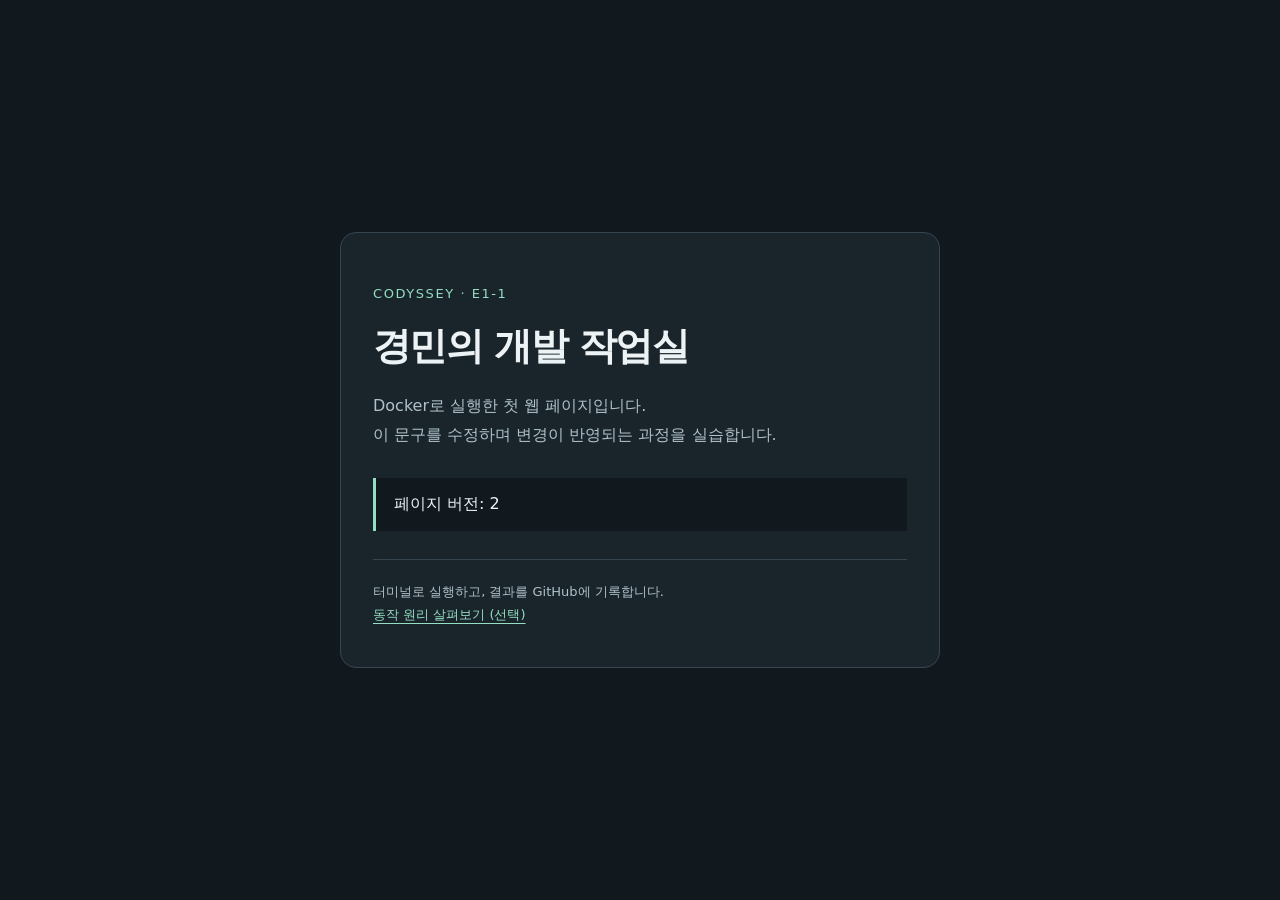
==== commit d580e49d: "Update practice page to version 2" ====
--- a/app/index.html
+++ b/app/index.html
@@ -24,7 +24,7 @@
     <p class="label">CODYSSEY · E1-1</p>
     <h1>경민의 개발 작업실</h1>
     <p class="intro">Docker로 실행한 첫 웹 페이지입니다.<br>이 문구를 수정하며 변경이 반영되는 과정을 실습합니다.</p>
-    <p class="version" id="mount-marker" data-version="SIMPLE_PAGE_V1">페이지 버전: 1</p>
+    <p class="version" id="mount-marker" data-version="SIMPLE_PAGE_V2">페이지 버전: 2</p>
     <footer>
       터미널로 실행하고, 결과를 GitHub에 기록합니다.<br>
       <a href="/principles.html">동작 원리 살펴보기 (선택)</a>
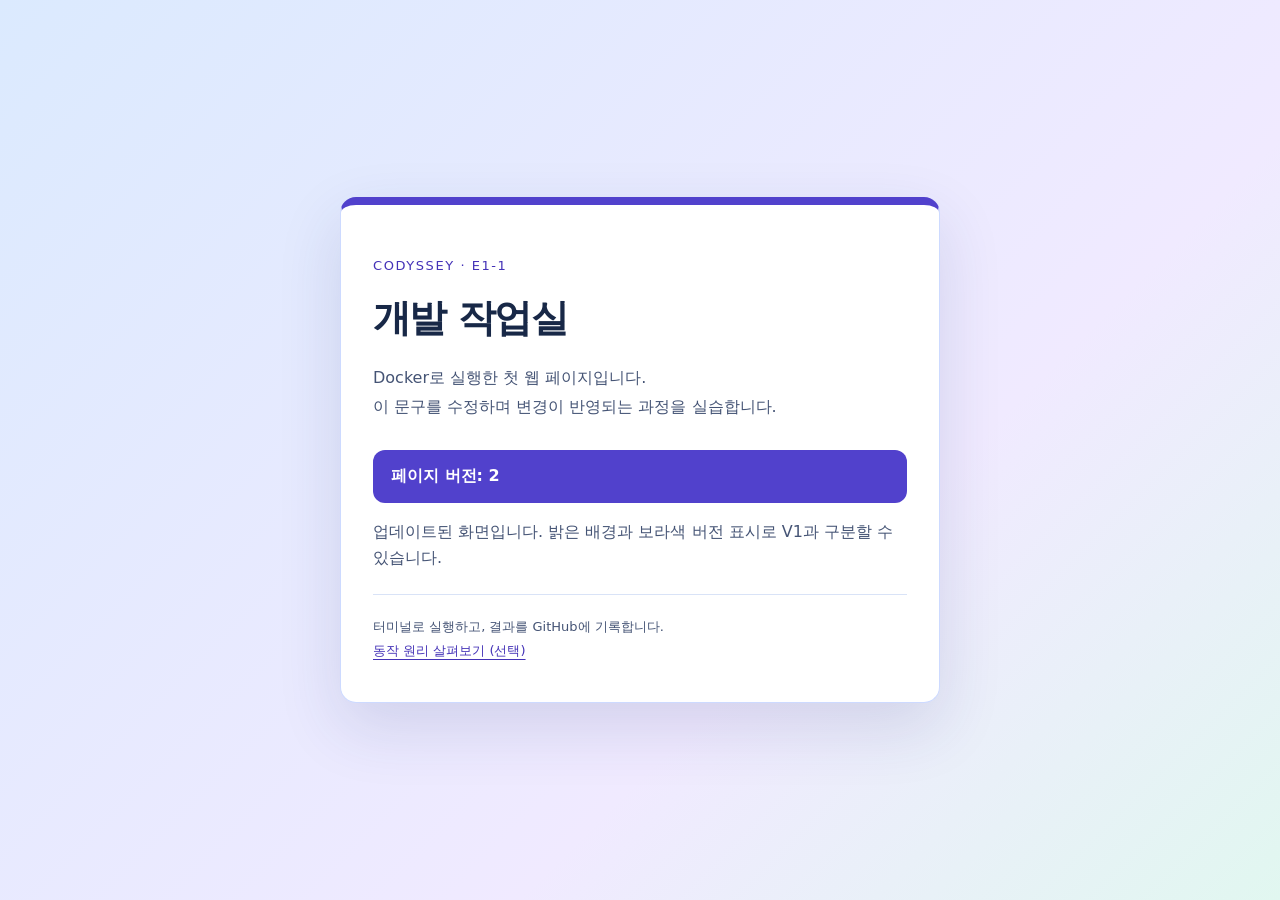
==== commit 49c5fdd9: "Differentiate V1 and V2 and refresh cropped lab screenshots" ====
--- a/app/index.html
+++ b/app/index.html
@@ -3,7 +3,7 @@
 <head>
   <meta charset="utf-8">
   <meta name="viewport" content="width=device-width, initial-scale=1">
-  <title>경민의 개발 작업실 · E1-1</title>
+  <title>개발 작업실 · E1-1</title>
   <style>
     :root { color-scheme: dark; font-family: system-ui, sans-serif; background: #11191e; color: #edf3f5; }
     * { box-sizing: border-box; }
@@ -16,15 +16,44 @@
     footer { border-top: 1px solid #354650; padding-top: 20px; font-size: 13px; line-height: 1.8; color: #b0c1c9; }
     a { color: #94dec2; text-underline-offset: 4px; }
     a:focus-visible { outline: 3px solid #94dec2; outline-offset: 5px; }
+    .v2-detail { display: none; }
+    body:has([data-version="SIMPLE_PAGE_V2"]) {
+      color-scheme: light;
+      color: #182847;
+      background: linear-gradient(135deg, #dbeafe, #f0eaff 65%, #e1f7f0);
+    }
+    body:has([data-version="SIMPLE_PAGE_V2"]) main {
+      background: #fff;
+      border: 1px solid #cddaff;
+      border-top: 8px solid #5141cc;
+      box-shadow: 0 24px 64px #2e367824;
+    }
+    body:has([data-version="SIMPLE_PAGE_V2"]) :is(.label, a) { color: #4432b7; }
+    body:has([data-version="SIMPLE_PAGE_V2"]) :is(.intro, footer) { color: #455475; }
+    body:has([data-version="SIMPLE_PAGE_V2"]) footer { border-color: #d9e3f7; }
+    body:has([data-version="SIMPLE_PAGE_V2"]) .version {
+      border: 0;
+      border-radius: 12px;
+      background: #5141cc;
+      color: #fff;
+      font-weight: 700;
+    }
+    body:has([data-version="SIMPLE_PAGE_V2"]) .v2-detail {
+      display: block;
+      margin: -12px 0 24px;
+      color: #455475;
+      line-height: 1.6;
+    }
     @media (max-width: 420px) { main { padding: 30px 22px; } }
   </style>
 </head>
 <body>
   <main>
     <p class="label">CODYSSEY · E1-1</p>
-    <h1>경민의 개발 작업실</h1>
+    <h1>개발 작업실</h1>
     <p class="intro">Docker로 실행한 첫 웹 페이지입니다.<br>이 문구를 수정하며 변경이 반영되는 과정을 실습합니다.</p>
     <p class="version" id="mount-marker" data-version="SIMPLE_PAGE_V2">페이지 버전: 2</p>
+    <p class="v2-detail">업데이트된 화면입니다. 밝은 배경과 보라색 버전 표시로 V1과 구분할 수 있습니다.</p>
     <footer>
       터미널로 실행하고, 결과를 GitHub에 기록합니다.<br>
       <a href="/principles.html">동작 원리 살펴보기 (선택)</a>
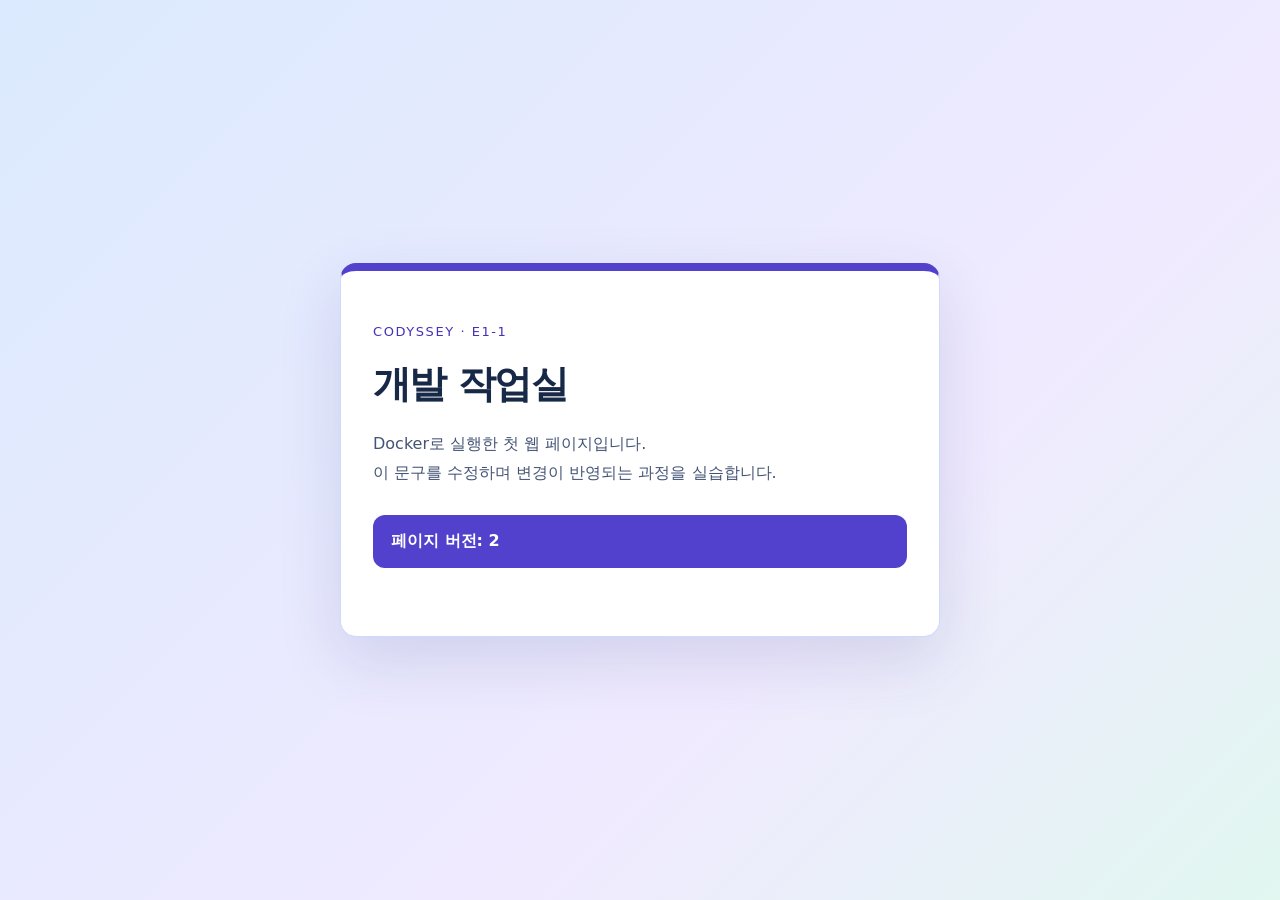
==== commit d1867d5e: "Remove extra copy and link from version preview" ====
--- a/app/index.html
+++ b/app/index.html
@@ -13,10 +13,6 @@
     h1 { font-size: clamp(28px, 5vw, 38px); line-height: 1.35; letter-spacing: -.04em; margin: 20px 0; }
     .intro { color: #b0c1c9; line-height: 1.8; }
     .version { margin: 28px 0; padding: 16px 18px; border-left: 3px solid #94dec2; background: #11191e; }
-    footer { border-top: 1px solid #354650; padding-top: 20px; font-size: 13px; line-height: 1.8; color: #b0c1c9; }
-    a { color: #94dec2; text-underline-offset: 4px; }
-    a:focus-visible { outline: 3px solid #94dec2; outline-offset: 5px; }
-    .v2-detail { display: none; }
     body:has([data-version="SIMPLE_PAGE_V2"]) {
       color-scheme: light;
       color: #182847;
@@ -28,21 +24,14 @@
       border-top: 8px solid #5141cc;
       box-shadow: 0 24px 64px #2e367824;
     }
-    body:has([data-version="SIMPLE_PAGE_V2"]) :is(.label, a) { color: #4432b7; }
-    body:has([data-version="SIMPLE_PAGE_V2"]) :is(.intro, footer) { color: #455475; }
-    body:has([data-version="SIMPLE_PAGE_V2"]) footer { border-color: #d9e3f7; }
+    body:has([data-version="SIMPLE_PAGE_V2"]) .label { color: #4432b7; }
+    body:has([data-version="SIMPLE_PAGE_V2"]) .intro { color: #455475; }
     body:has([data-version="SIMPLE_PAGE_V2"]) .version {
       border: 0;
       border-radius: 12px;
       background: #5141cc;
       color: #fff;
       font-weight: 700;
-    }
-    body:has([data-version="SIMPLE_PAGE_V2"]) .v2-detail {
-      display: block;
-      margin: -12px 0 24px;
-      color: #455475;
-      line-height: 1.6;
     }
     @media (max-width: 420px) { main { padding: 30px 22px; } }
   </style>
@@ -53,11 +42,6 @@
     <h1>개발 작업실</h1>
     <p class="intro">Docker로 실행한 첫 웹 페이지입니다.<br>이 문구를 수정하며 변경이 반영되는 과정을 실습합니다.</p>
     <p class="version" id="mount-marker" data-version="SIMPLE_PAGE_V2">페이지 버전: 2</p>
-    <p class="v2-detail">업데이트된 화면입니다. 밝은 배경과 보라색 버전 표시로 V1과 구분할 수 있습니다.</p>
-    <footer>
-      터미널로 실행하고, 결과를 GitHub에 기록합니다.<br>
-      <a href="/principles.html">동작 원리 살펴보기 (선택)</a>
-    </footer>
   </main>
 </body>
 </html>
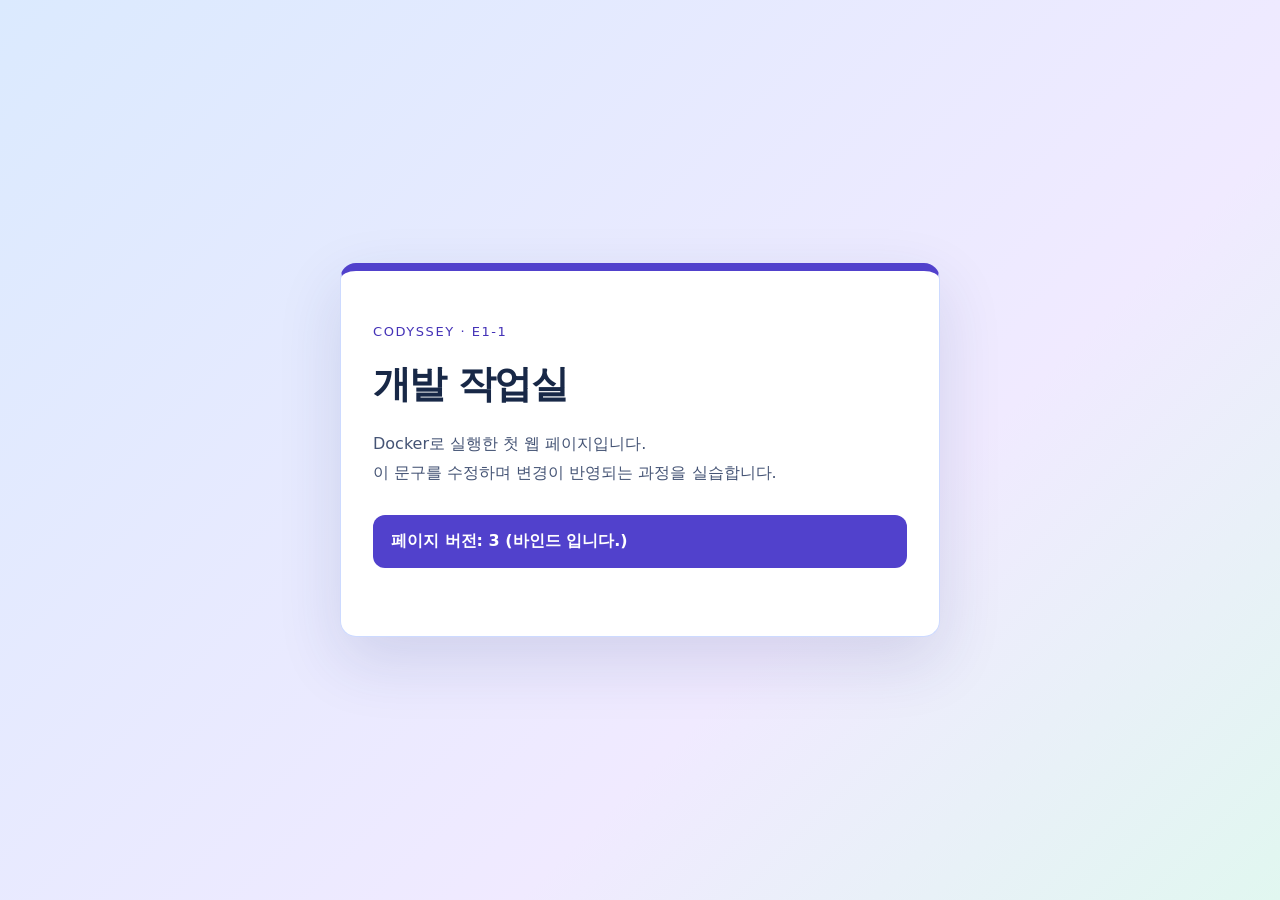
==== commit 457f88ce: "Record bind mount practice" ====
--- a/app/index.html
+++ b/app/index.html
@@ -41,7 +41,7 @@
     <p class="label">CODYSSEY · E1-1</p>
     <h1>개발 작업실</h1>
     <p class="intro">Docker로 실행한 첫 웹 페이지입니다.<br>이 문구를 수정하며 변경이 반영되는 과정을 실습합니다.</p>
-    <p class="version" id="mount-marker" data-version="SIMPLE_PAGE_V2">페이지 버전: 2</p>
+    <p class="version" id="mount-marker" data-version="SIMPLE_PAGE_V2">페이지 버전: 3 (바인드 입니다.)</p>
   </main>
 </body>
 </html>
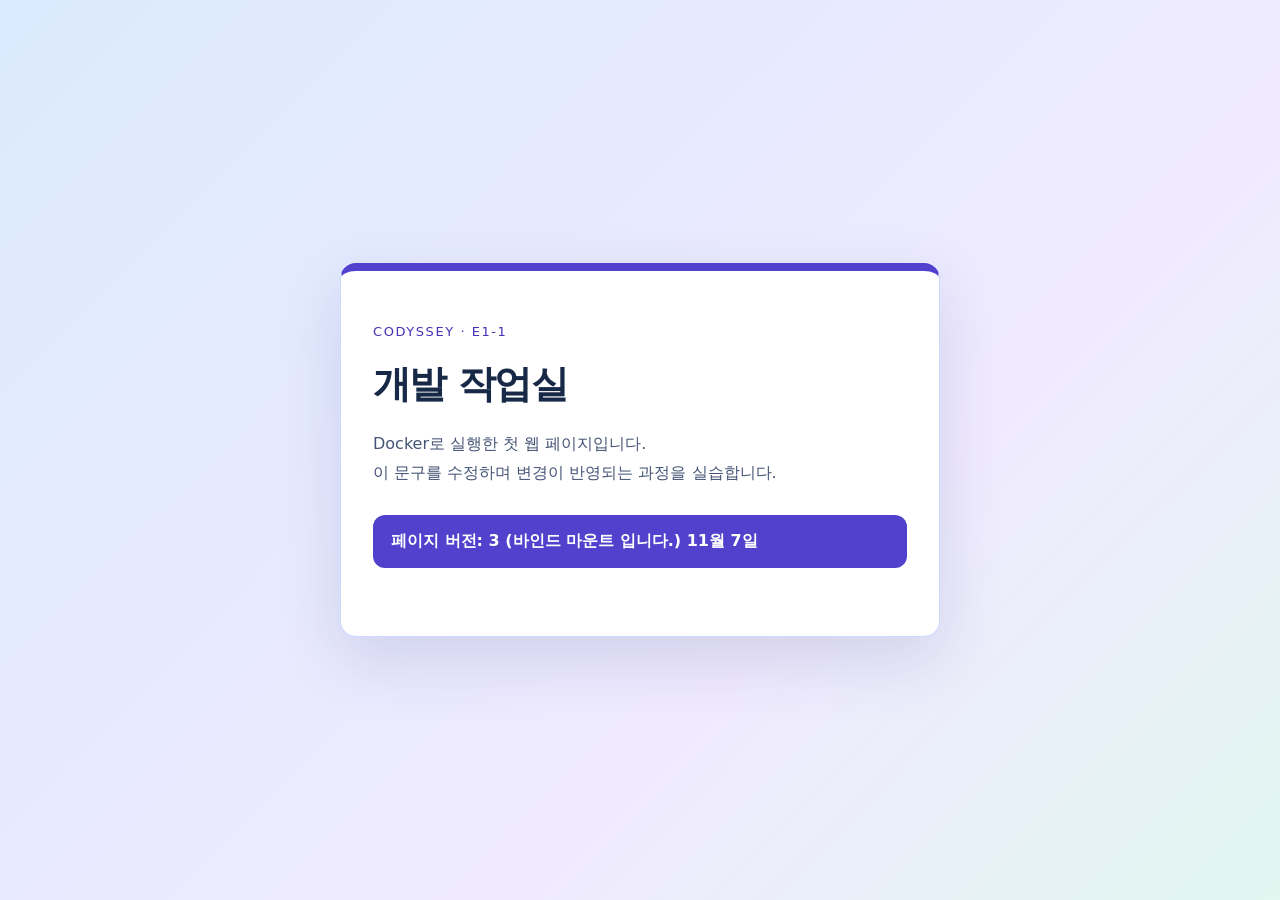
==== commit 3e9c201b: "Update bind mount practice text" ====
--- a/app/index.html
+++ b/app/index.html
@@ -41,7 +41,7 @@
     <p class="label">CODYSSEY · E1-1</p>
     <h1>개발 작업실</h1>
     <p class="intro">Docker로 실행한 첫 웹 페이지입니다.<br>이 문구를 수정하며 변경이 반영되는 과정을 실습합니다.</p>
-    <p class="version" id="mount-marker" data-version="SIMPLE_PAGE_V2">페이지 버전: 3 (바인드 입니다.)</p>
+    <p class="version" id="mount-marker" data-version="SIMPLE_PAGE_V2">페이지 버전: 3 (바인드 마운트 입니다.) 11월 7일</p>
   </main>
 </body>
 </html>
